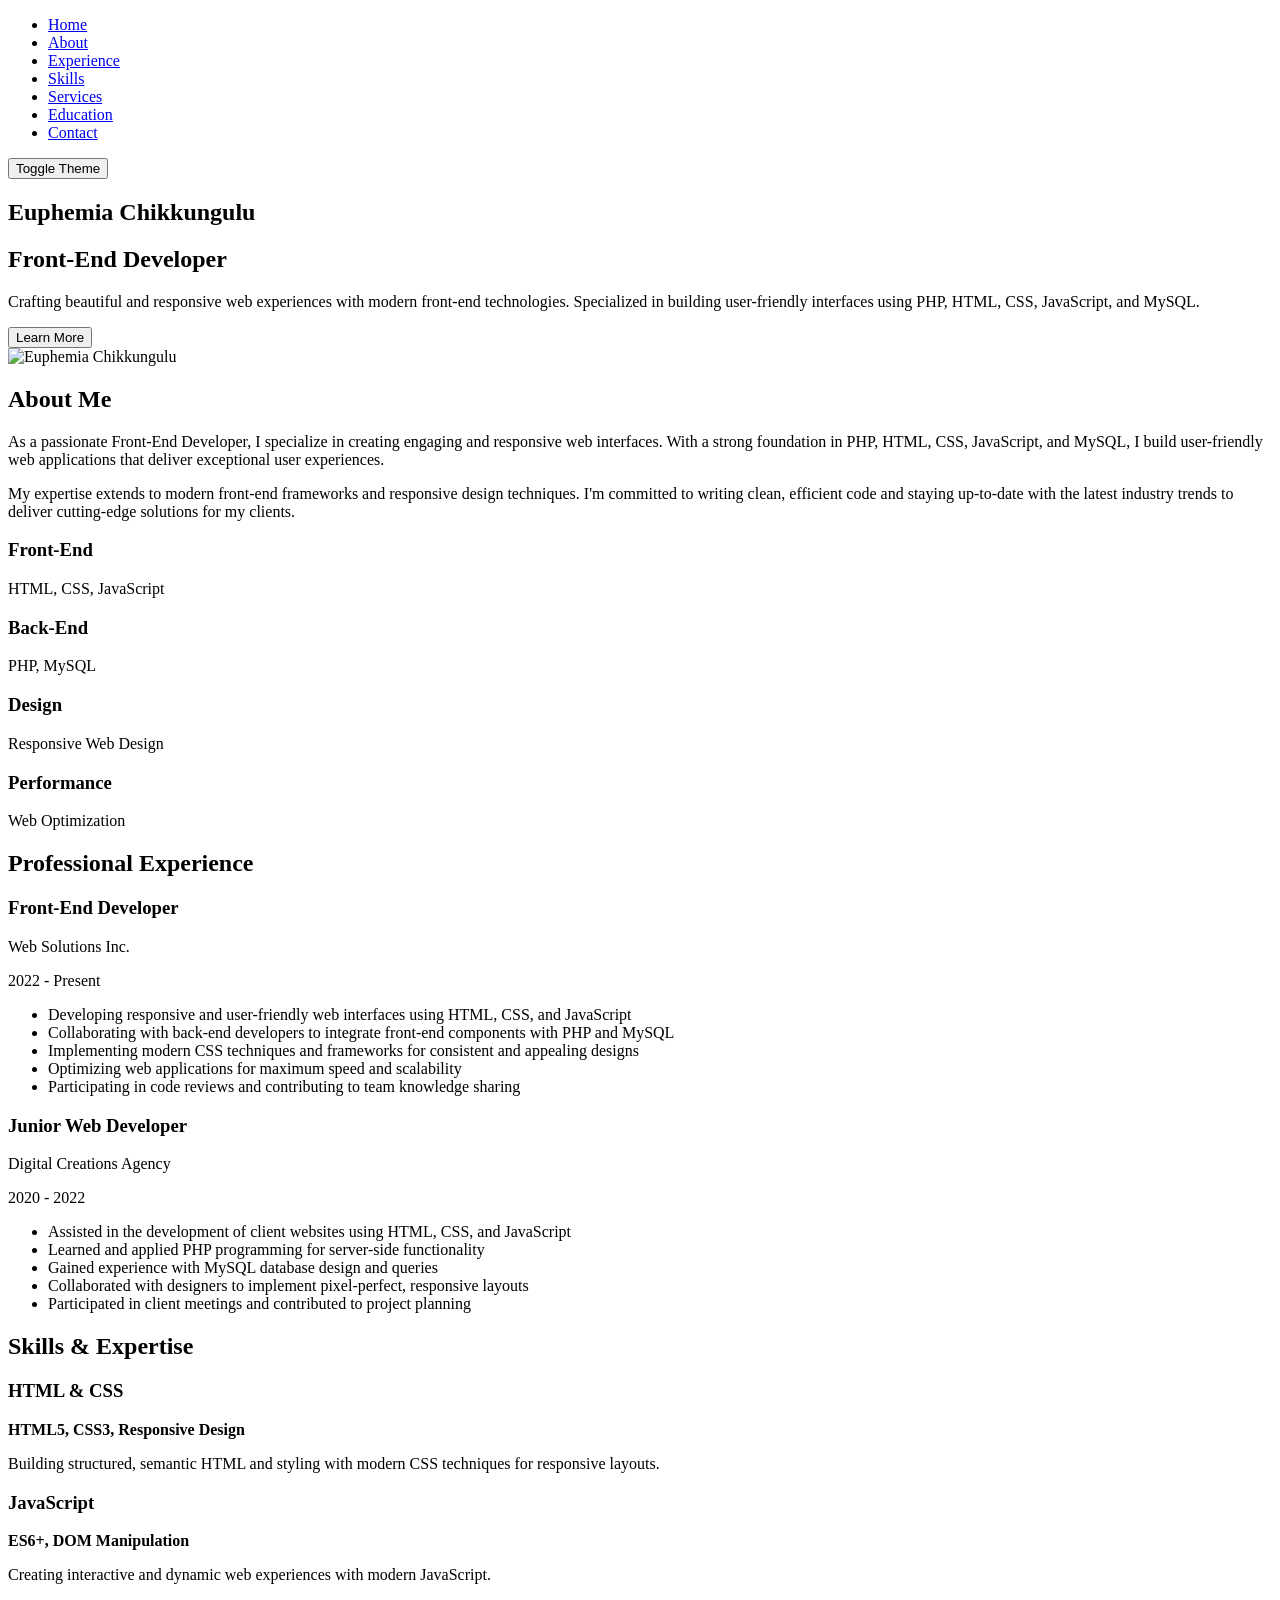
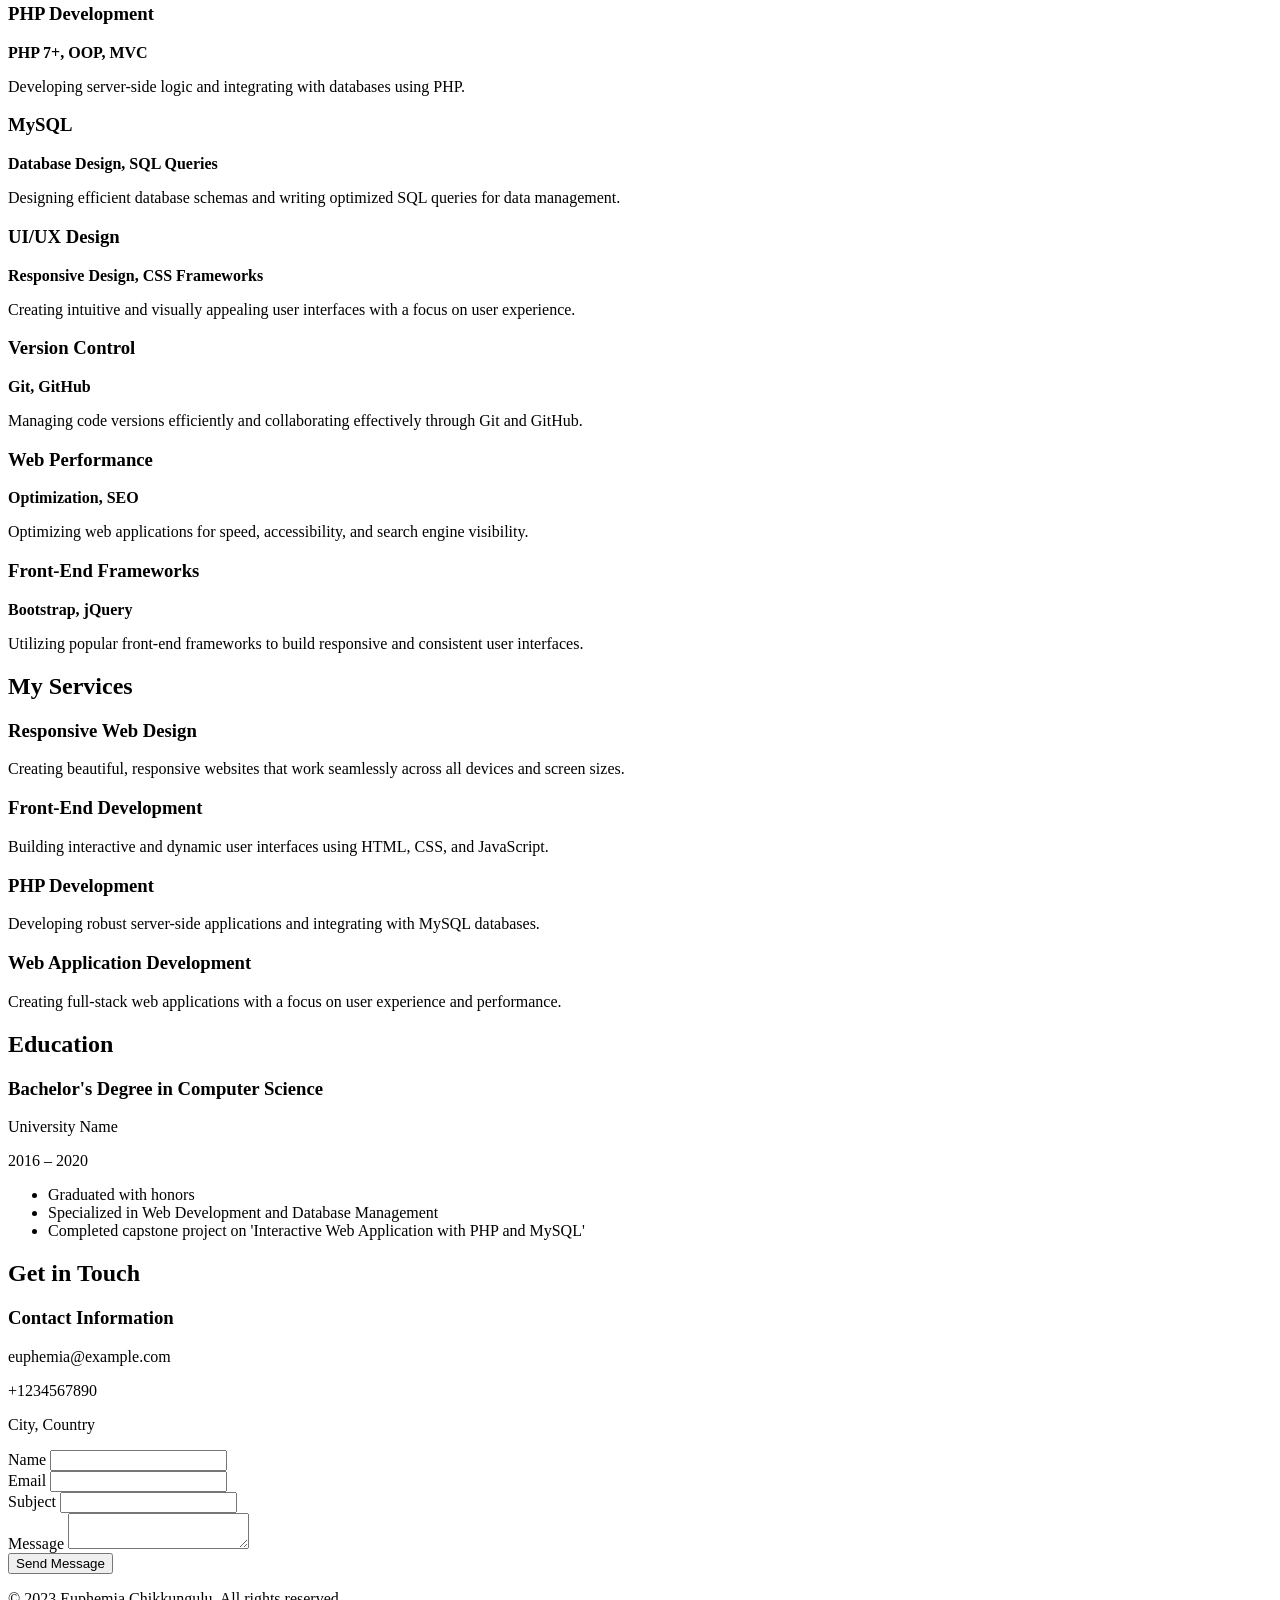
==== PROJECTS/portfolio/index.html @ 47a793b2 "add chnages" ====
<!DOCTYPE html>
<html lang="en">
<head>
    <meta charset="UTF-8">
    <meta name="viewport" content="width=device-width, initial-scale=1.0">
    <title>Euphemia Chikkungulu - Front-End Developer</title>
    <link rel="stylesheet" href="styles.css">
    <script src="https://cdnjs.cloudflare.com/ajax/libs/font-awesome/5.15.3/js/all.min.js"></script>
</head>
<body>
    <header id="header">
        <nav>
            <ul>
                <li><a href="#hero">Home</a></li>
                <li><a href="#about">About</a></li>
                <li><a href="#experience">Experience</a></li>
                <li><a href="#skills">Skills</a></li>
                <li><a href="#services">Services</a></li>
                <li><a href="#education">Education</a></li>
                <li><a href="#contact">Contact</a></li>
            </ul>
        </nav>
        <button id="theme-toggle">Toggle Theme</button>
    </header>

    <main>
        <section id="hero">
            <div class="container">
                <div class="hero-content">
                    <h1>Euphemia Chikkungulu</h1>
                    <h2>Front-End Developer</h2>
                    <p>Crafting beautiful and responsive web experiences with modern front-end technologies. Specialized in building user-friendly interfaces using PHP, HTML, CSS, JavaScript, and MySQL.</p>
                    <div class="social-links">
                        <a href="#" aria-label="GitHub Profile"><i class="fab fa-github"></i></a>
                        <a href="#" aria-label="LinkedIn Profile"><i class="fab fa-linkedin"></i></a>
                        <a href="mailto:euphemia@example.com" aria-label="Email Contact"><i class="fas fa-envelope"></i></a>
                    </div>
                    <button class="cta-button">Learn More</button>
                </div>
                <div class="hero-image">
                    <img src="https://hebbkx1anhila5yf.public.blob.vercel-storage.com/IMG_0812.jpg-jQSxWaycmtpBR7IUnsPV8C8L3vlrQ2.jpeg" alt="Euphemia Chikkungulu">
                </div>
            </div>
        </section>

        <section id="about">
            <div class="container">
                <h2>About Me</h2>
                <div class="about-content">
                    <div class="about-text">
                        <p>As a passionate Front-End Developer, I specialize in creating engaging and responsive web interfaces. With a strong foundation in PHP, HTML, CSS, JavaScript, and MySQL, I build user-friendly web applications that deliver exceptional user experiences.</p>
                        <p>My expertise extends to modern front-end frameworks and responsive design techniques. I'm committed to writing clean, efficient code and staying up-to-date with the latest industry trends to deliver cutting-edge solutions for my clients.</p>
                    </div>
                    <div class="skills-overview">
                        <div class="skill-card">
                            <i class="fas fa-code"></i>
                            <h3>Front-End</h3>
                            <p>HTML, CSS, JavaScript</p>
                        </div>
                        <div class="skill-card">
                            <i class="fas fa-server"></i>
                            <h3>Back-End</h3>
                            <p>PHP, MySQL</p>
                        </div>
                        <div class="skill-card">
                            <i class="fas fa-paint-brush"></i>
                            <h3>Design</h3>
                            <p>Responsive Web Design</p>
                        </div>
                        <div class="skill-card">
                            <i class="fas fa-tachometer-alt"></i>
                            <h3>Performance</h3>
                            <p>Web Optimization</p>
                        </div>
                    </div>
                </div>
            </div>
        </section>

        <section id="experience">
            <div class="container">
                <h2>Professional Experience</h2>
                <div class="experience-timeline">
                    <div class="experience-item">
                        <h3>Front-End Developer</h3>
                        <p class="company">Web Solutions Inc.</p>
                        <p class="period">2022 - Present</p>
                        <ul>
                            <li>Developing responsive and user-friendly web interfaces using HTML, CSS, and JavaScript</li>
                            <li>Collaborating with back-end developers to integrate front-end components with PHP and MySQL</li>
                            <li>Implementing modern CSS techniques and frameworks for consistent and appealing designs</li>
                            <li>Optimizing web applications for maximum speed and scalability</li>
                            <li>Participating in code reviews and contributing to team knowledge sharing</li>
                        </ul>
                    </div>
                    <div class="experience-item">
                        <h3>Junior Web Developer</h3>
                        <p class="company">Digital Creations Agency</p>
                        <p class="period">2020 - 2022</p>
                        <ul>
                            <li>Assisted in the development of client websites using HTML, CSS, and JavaScript</li>
                            <li>Learned and applied PHP programming for server-side functionality</li>
                            <li>Gained experience with MySQL database design and queries</li>
                            <li>Collaborated with designers to implement pixel-perfect, responsive layouts</li>
                            <li>Participated in client meetings and contributed to project planning</li>
                        </ul>
                    </div>
                </div>
            </div>
        </section>

        <section id="skills">
            <div class="container">
                <h2>Skills & Expertise</h2>
                <div class="skills-grid">
                    <!-- Skills will be dynamically populated by JavaScript -->
                </div>
            </div>
        </section>

        <section id="services">
            <div class="container">
                <h2>My Services</h2>
                <div class="services-grid">
                    <div class="service-card">
                        <i class="fas fa-laptop-code"></i>
                        <h3>Responsive Web Design</h3>
                        <p>Creating beautiful, responsive websites that work seamlessly across all devices and screen sizes.</p>
                    </div>
                    <div class="service-card">
                        <i class="fas fa-code"></i>
                        <h3>Front-End Development</h3>
                        <p>Building interactive and dynamic user interfaces using HTML, CSS, and JavaScript.</p>
                    </div>
                    <div class="service-card">
                        <i class="fas fa-database"></i>
                        <h3>PHP Development</h3>
                        <p>Developing robust server-side applications and integrating with MySQL databases.</p>
                    </div>
                    <div class="service-card">
                        <i class="fas fa-mobile-alt"></i>
                        <h3>Web Application Development</h3>
                        <p>Creating full-stack web applications with a focus on user experience and performance.</p>
                    </div>
                </div>
            </div>
        </section>

        <section id="education">
            <div class="container">
                <h2>Education</h2>
                <div class="education-card">
                    <h3>Bachelor's Degree in Computer Science</h3>
                    <p class="institution">University Name</p>
                    <p class="period">2016 – 2020</p>
                    <ul>
                        <li>Graduated with honors</li>
                        <li>Specialized in Web Development and Database Management</li>
                        <li>Completed capstone project on 'Interactive Web Application with PHP and MySQL'</li>
                    </ul>
                </div>
            </div>
        </section>

        <section id="contact">
            <div class="container">
                <h2>Get in Touch</h2>
                <div class="contact-content">
                    <div class="contact-info">
                        <h3>Contact Information</h3>
                        <p><i class="fas fa-envelope"></i> euphemia@example.com</p>
                        <p><i class="fas fa-phone"></i> +1234567890</p>
                        <p><i class="fas fa-map-marker-alt"></i> City, Country</p>
                    </div>
                    <form id="contact-form">
                        <div class="form-group">
                            <label for="name">Name</label>
                            <input type="text" id="name" name="name" required>
                        </div>
                        <div class="form-group">
                            <label for="email">Email</label>
                            <input type="email" id="email" name="email" required>
                        </div>
                        <div class="form-group">
                            <label for="subject">Subject</label>
                            <input type="text" id="subject" name="subject" required>
                        </div>
                        <div class="form-group">
                            <label for="message">Message</label>
                            <textarea id="message" name="message" required></textarea>
                        </div>
                        <button type="submit" class="submit-btn">Send Message</button>
                    </form>
                </div>
            </div>
        </section>
    </main>

    <footer>
        <div class="container">
            <p>&copy; 2023 Euphemia Chikkungulu. All rights reserved.</p>
        </div>
    </footer>

    <script src="script.js"></script>
</body>
</html>
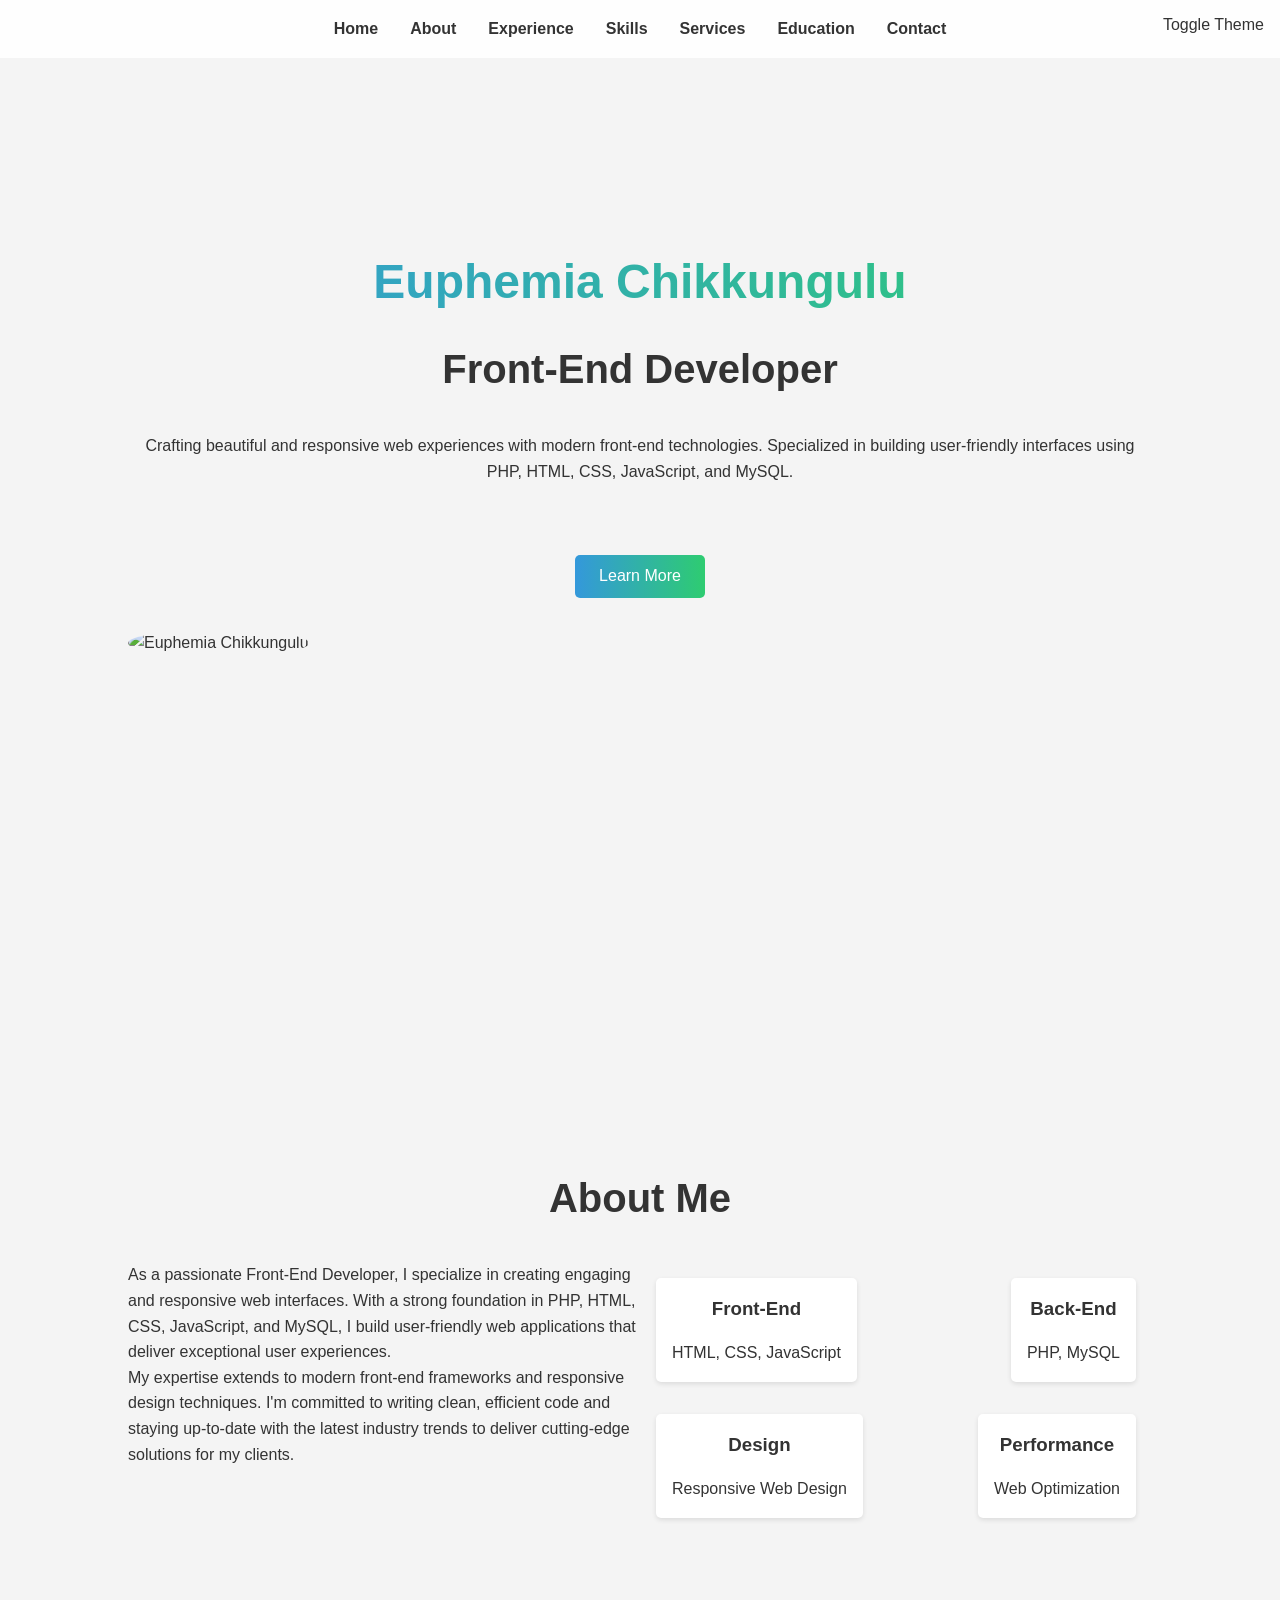
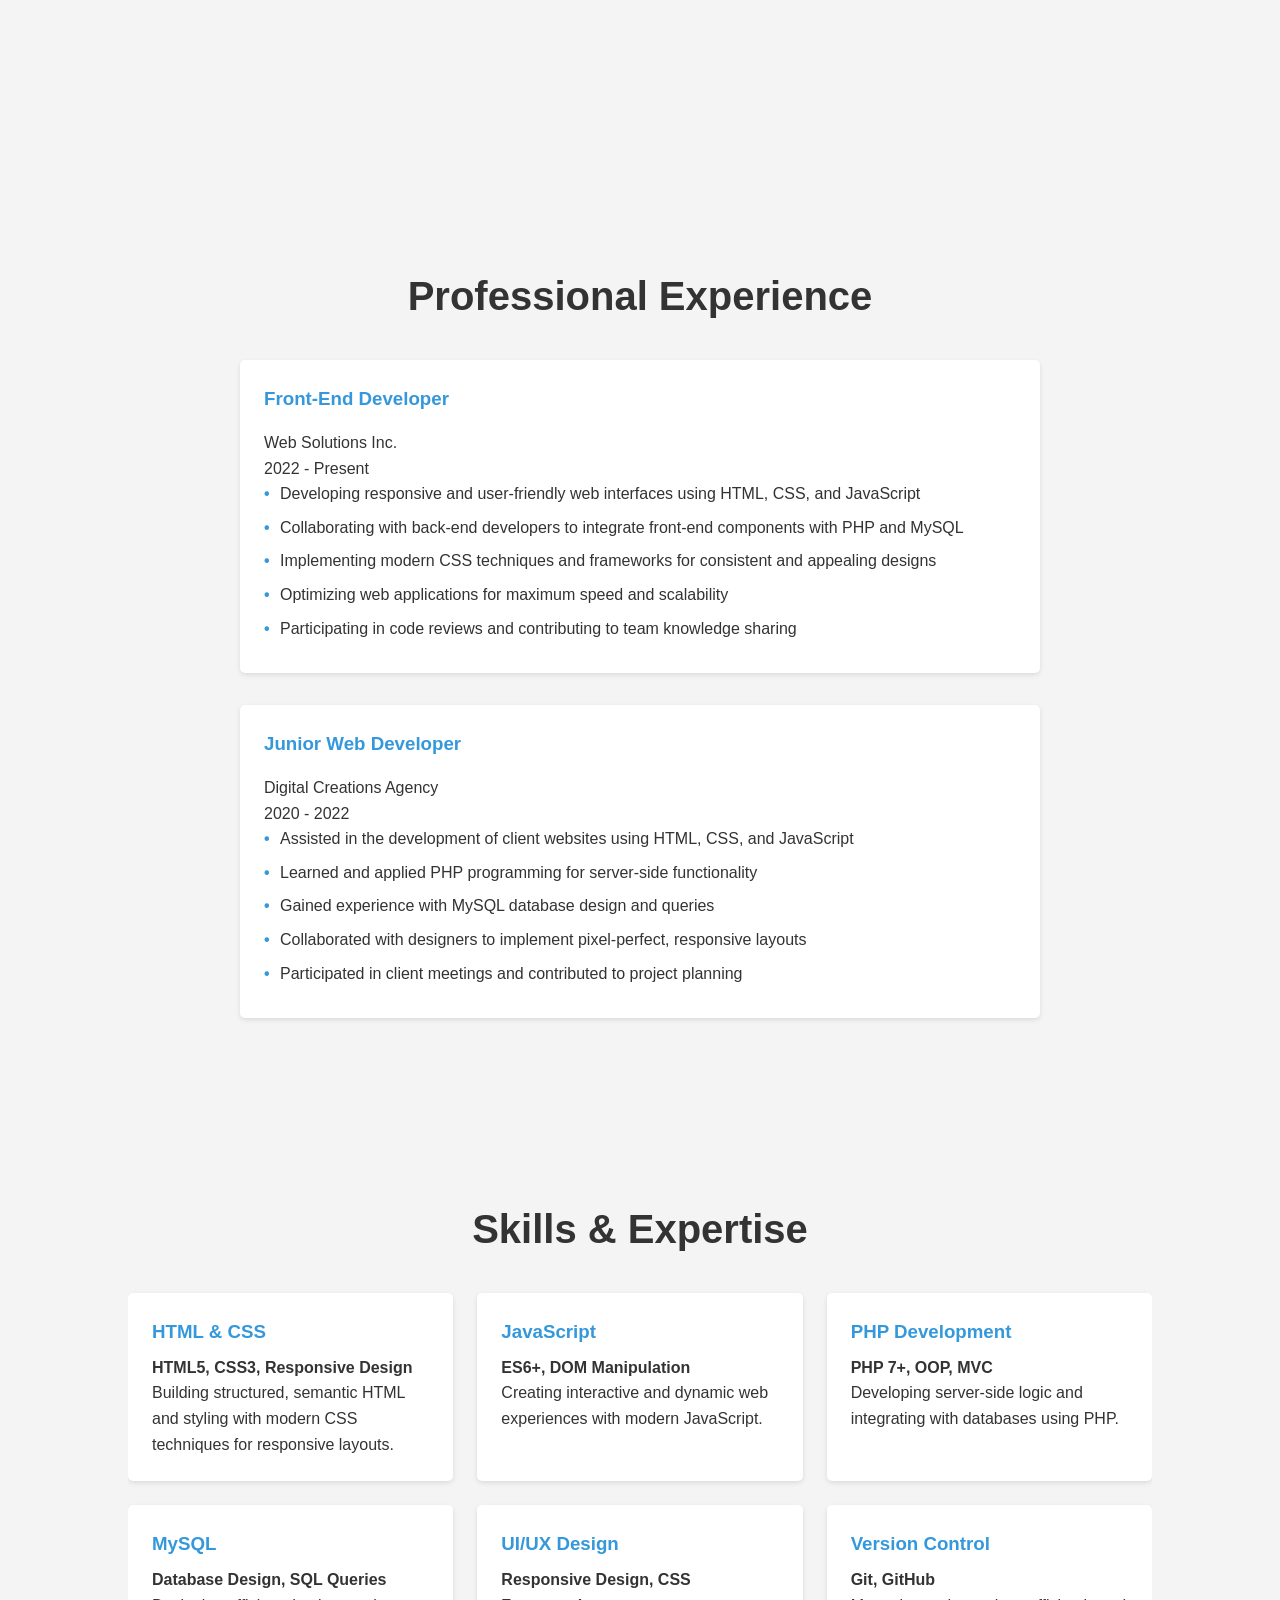
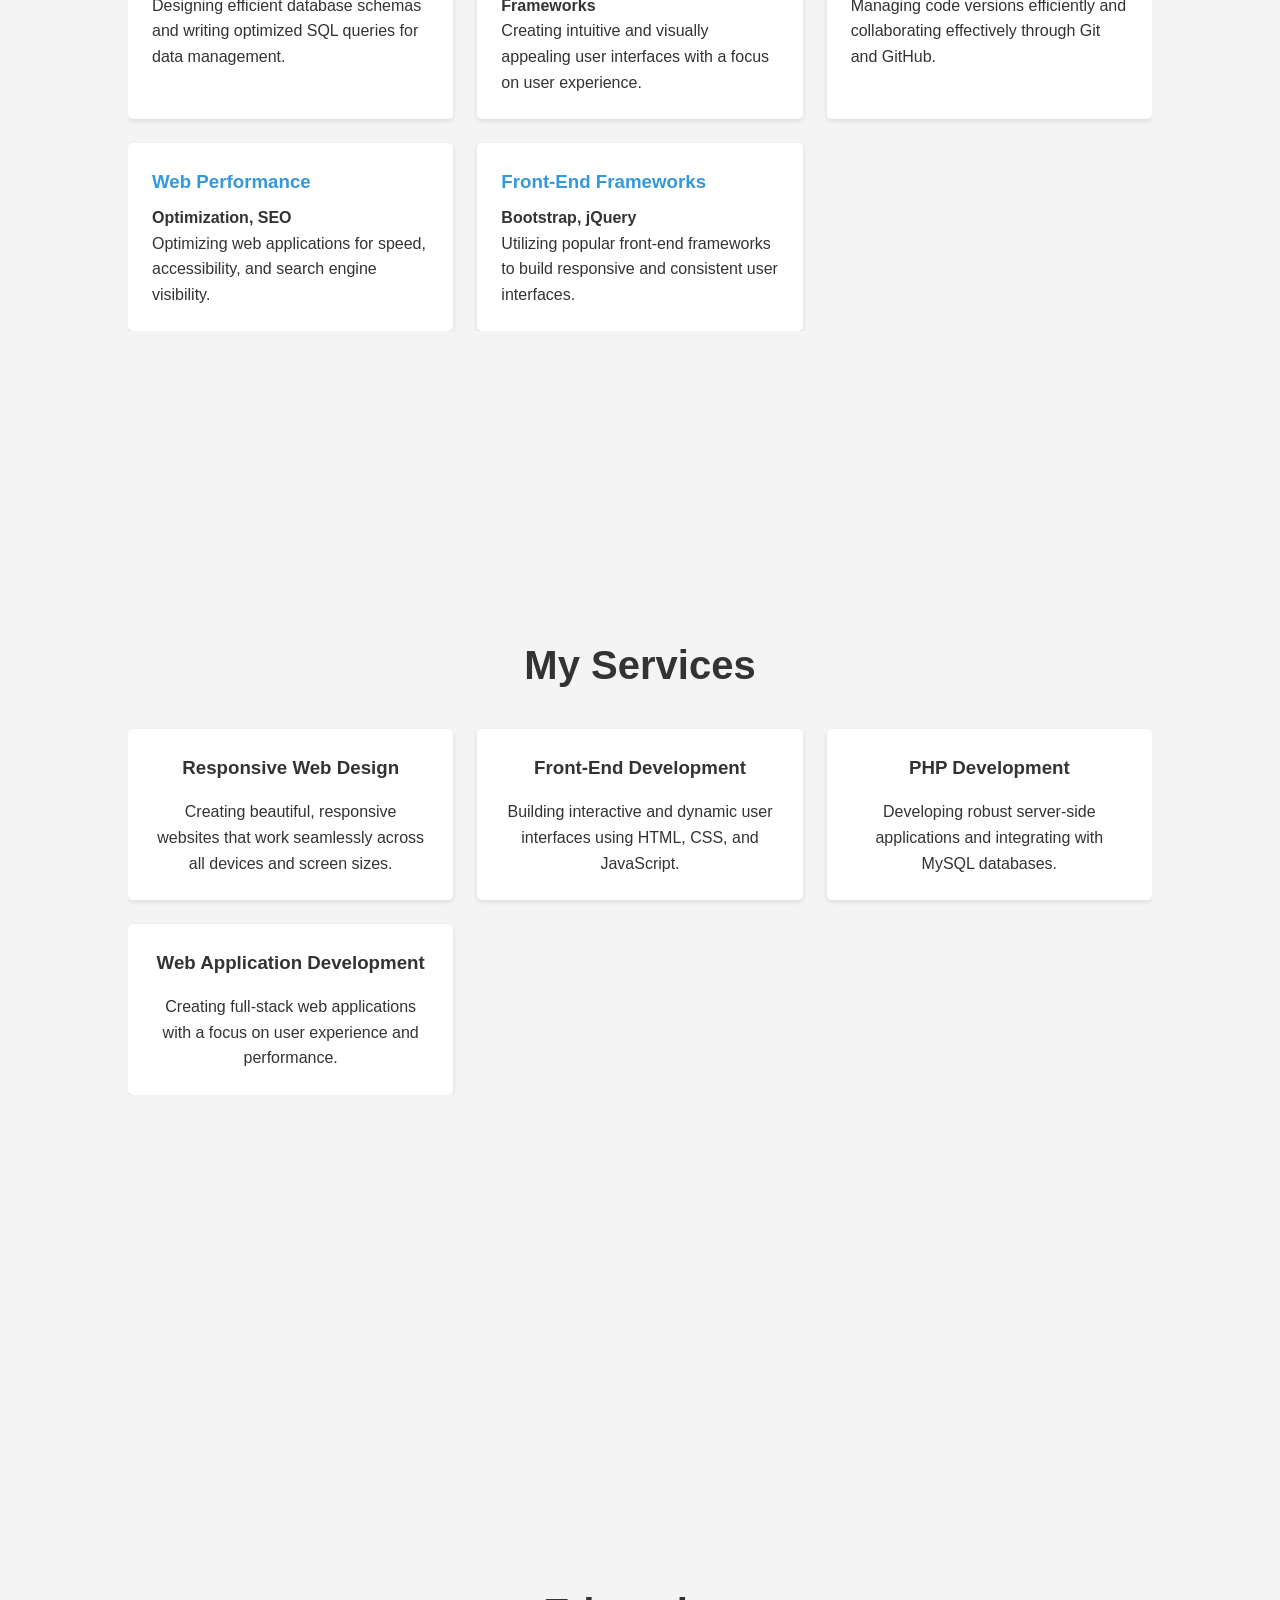
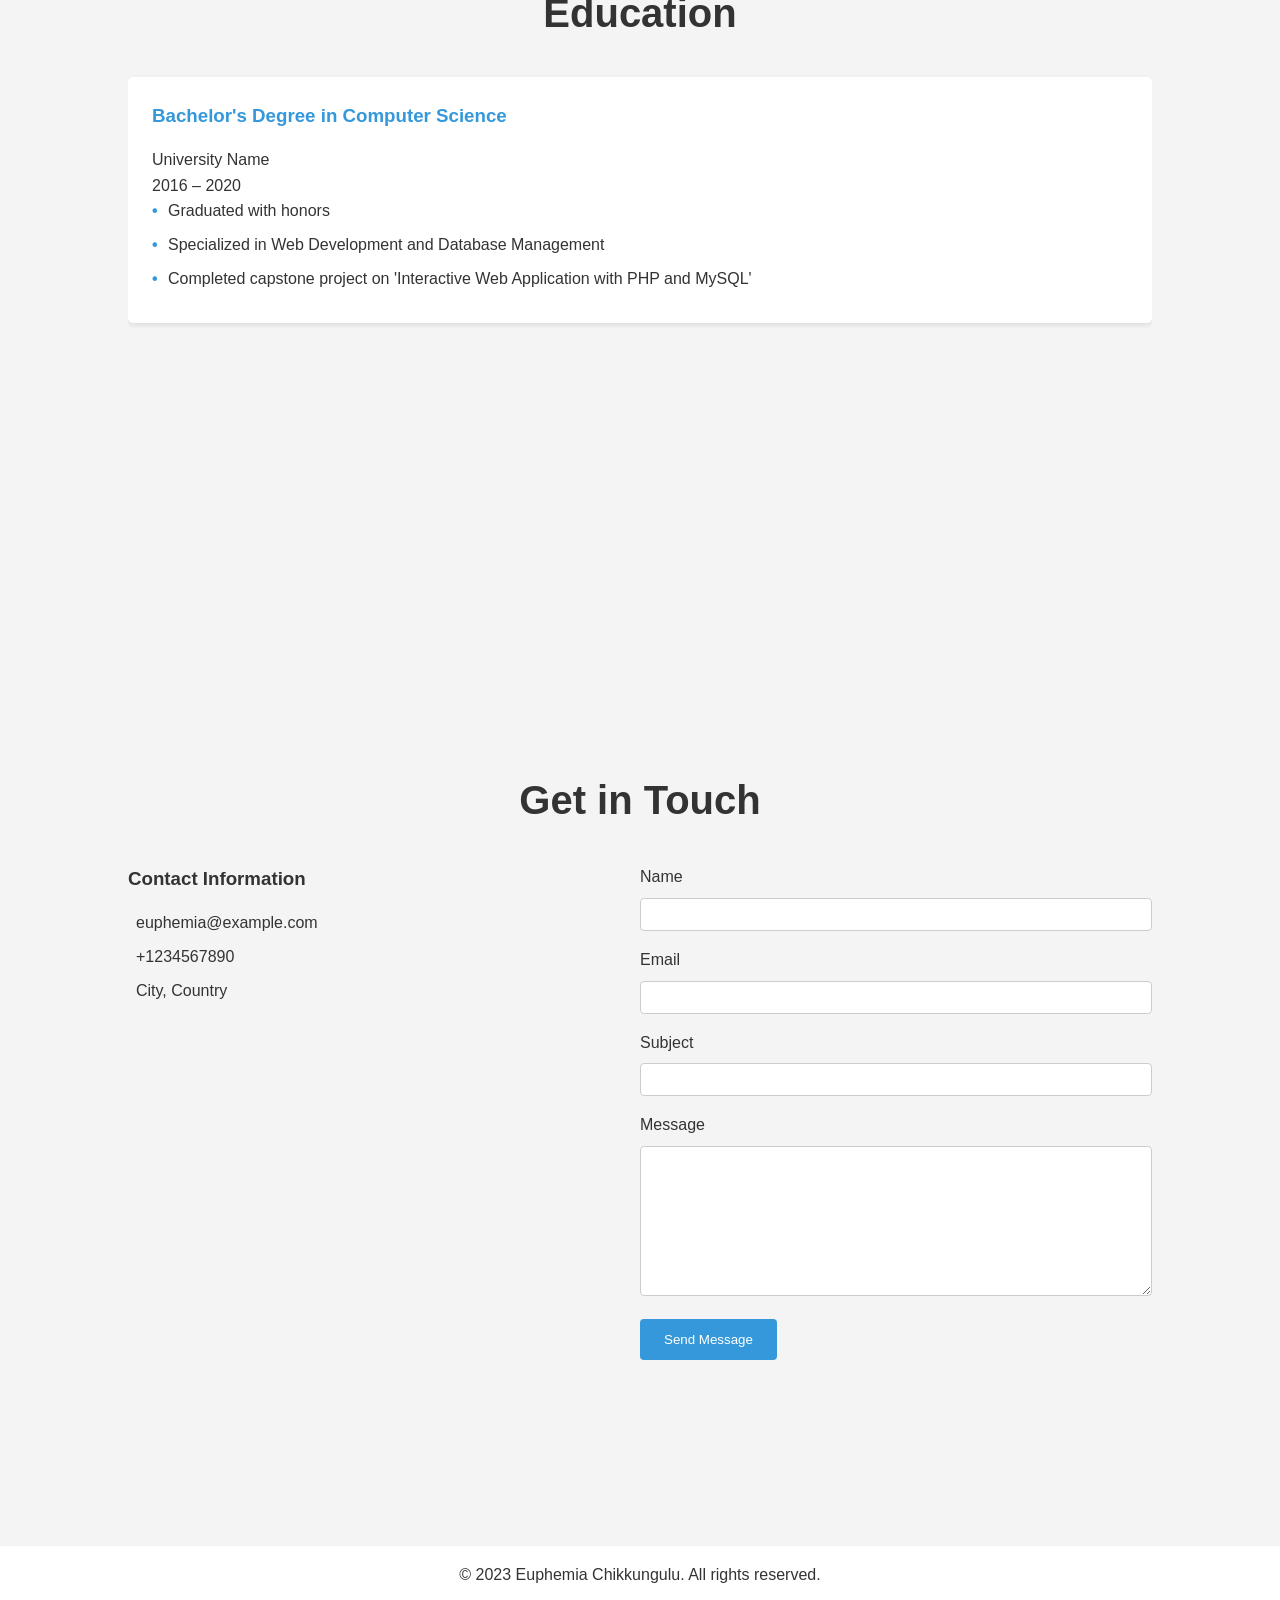
==== commit 3ca70a99: "add new changes" ====
--- a/PROJECTS/portfolio/index.html
+++ b/PROJECTS/portfolio/index.html
@@ -4,7 +4,7 @@
     <meta charset="UTF-8">
     <meta name="viewport" content="width=device-width, initial-scale=1.0">
     <title>Euphemia Chikkungulu - Front-End Developer</title>
-    <link rel="stylesheet" href="styles.css">
+    <link rel="stylesheet" href="style.css">
     <script src="https://cdnjs.cloudflare.com/ajax/libs/font-awesome/5.15.3/js/all.min.js"></script>
 </head>
 <body>
@@ -31,14 +31,14 @@
                     <h2>Front-End Developer</h2>
                     <p>Crafting beautiful and responsive web experiences with modern front-end technologies. Specialized in building user-friendly interfaces using PHP, HTML, CSS, JavaScript, and MySQL.</p>
                     <div class="social-links">
-                        <a href="#" aria-label="GitHub Profile"><i class="fab fa-github"></i></a>
+                        <a href="" aria-label="GitHub Profile"><i class="fab fa-github"></i></a>
                         <a href="#" aria-label="LinkedIn Profile"><i class="fab fa-linkedin"></i></a>
-                        <a href="mailto:euphemia@example.com" aria-label="Email Contact"><i class="fas fa-envelope"></i></a>
+                        <a href="mailto:euphemiachikungulu347@.com" aria-label="Email Contact"><i class="fas fa-envelope"></i></a>
                     </div>
                     <button class="cta-button">Learn More</button>
                 </div>
                 <div class="hero-image">
-                    <img src="https://hebbkx1anhila5yf.public.blob.vercel-storage.com/IMG_0812.jpg-jQSxWaycmtpBR7IUnsPV8C8L3vlrQ2.jpeg" alt="Euphemia Chikkungulu">
+                    <img src="" alt="Euphemia Chikkungulu">
                 </div>
             </div>
         </section>
--- a/PROJECTS/portfolio/style.css
+++ b/PROJECTS/portfolio/style.css
@@ -0,0 +1,384 @@
+:root {
+    --primary-color: #3498db;
+    --secondary-color: #2ecc71;
+    --text-color: #333;
+    --background-color: #f4f4f4;
+    --card-background: #fff;
+    --header-background: rgba(255, 255, 255, 0.9);
+}
+
+.dark-mode {
+    --primary-color: #3498db;
+    --secondary-color: #2ecc71;
+    --text-color: #f4f4f4;
+    --background-color: #333;
+    --card-background: #444;
+    --header-background: rgba(51, 51, 51, 0.9);
+}
+
+* {
+    margin: 0;
+    padding: 0;
+    box-sizing: border-box;
+}
+
+body {
+    font-family: 'Arial', sans-serif;
+    line-height: 1.6;
+    color: var(--text-color);
+    background-color: var(--background-color);
+    transition: background-color 0.3s ease;
+}
+
+.container {
+    width: 80%;
+    margin: 0 auto;
+    overflow: hidden;
+}
+
+header {
+    background-color: var(--header-background);
+    position: fixed;
+    width: 100%;
+    z-index: 1000;
+    transition: background-color 0.3s ease;
+}
+
+nav ul {
+    display: flex;
+    justify-content: center;
+    list-style: none;
+    padding: 1rem 0;
+}
+
+nav ul li {
+    margin: 0 1rem;
+}
+
+nav ul li a {
+    text-decoration: none;
+    color: var(--text-color);
+    font-weight: bold;
+    transition: color 0.3s ease;
+}
+
+nav ul li a:hover {
+    color: var(--primary-color);
+}
+
+#theme-toggle {
+    position: absolute;
+    top: 1rem;
+    right: 1rem;
+    background: none;
+    border: none;
+    color: var(--text-color);
+    cursor: pointer;
+    font-size: 1rem;
+}
+
+section {
+    padding: 4rem 0;
+    min-height: 100vh;
+    display: flex;
+    align-items: center;
+}
+
+h1, h2, h3 {
+    margin-bottom: 1rem;
+}
+
+h1 {
+    font-size: 3rem;
+    background: linear-gradient(to right, var(--primary-color), var(--secondary-color));
+    -webkit-background-clip: text;
+    background-clip: text;
+    -webkit-text-fill-color: transparent;
+}
+
+h2 {
+    font-size: 2.5rem;
+    text-align: center;
+    margin-bottom: 2rem;
+}
+
+.hero-content {
+    text-align: center;
+}
+
+.hero-image img {
+    width: 300px;
+    height: 300px;
+    border-radius: 50%;
+    object-fit: cover;
+    margin-top: 2rem;
+}
+
+.social-links {
+    margin: 1rem 0;
+}
+
+.social-links a {
+    color: var(--text-color);
+    font-size: 1.5rem;
+    margin: 0 0.5rem;
+    transition: color 0.3s ease;
+}
+
+.social-links a:hover {
+    color: var(--primary-color);
+}
+
+.cta-button {
+    display: inline-block;
+    background: linear-gradient(to right, var(--primary-color), var(--secondary-color));
+    color: #fff;
+    padding: 0.8rem 1.5rem;
+    border: none;
+    border-radius: 5px;
+    font-size: 1rem;
+    cursor: pointer;
+    transition: transform 0.3s ease;
+}
+
+.cta-button:hover {
+    transform: translateY(-3px);
+}
+
+.about-content, .skills-overview {
+    display: flex;
+    justify-content: space-between;
+    flex-wrap: wrap;
+}
+
+.about-text, .skills-overview {
+    flex: 1;
+    min-width: 300px;
+}
+
+.skill-card {
+    background-color: var(--card-background);
+    padding: 1rem;
+    margin: 1rem;
+    border-radius: 5px;
+    box-shadow: 0 2px 5px rgba(0, 0, 0, 0.1);
+    text-align: center;
+    transition: transform 0.3s ease;
+}
+
+.skill-card:hover {
+    transform: translateY(-5px);
+}
+
+.skill-card i {
+    font-size: 2rem;
+    color: var(--primary-color);
+    margin-bottom: 1rem;
+}
+
+.experience-timeline {
+    position: relative;
+    max-width: 800px;
+    margin: 0 auto;
+}
+
+.experience-item {
+    background-color: var(--card-background);
+    padding: 1.5rem;
+    margin-bottom: 2rem;
+    border-radius: 5px;
+    box-shadow: 0 2px 5px rgba(0, 0, 0, 0.1);
+}
+
+.experience-item h3 {
+    color: var(--primary-color);
+}
+
+.experience-item ul {
+    list-style-type: none;
+    padding-left: 1rem;
+}
+
+.experience-item ul li {
+    margin-bottom: 0.5rem;
+    position: relative;
+}
+
+.experience-item ul li::before {
+    content: "•";
+    color: var(--primary-color);
+    font-weight: bold;
+    display: inline-block;
+    width: 1em;
+    margin-left: -1em;
+}
+
+.skills-grid {
+    display: grid;
+    grid-template-columns: repeat(auto-fit, minmax(250px, 1fr));
+    gap: 1.5rem;
+}
+
+.skill-item {
+    background-color: var(--card-background);
+    padding: 1.5rem;
+    border-radius: 5px;
+    box-shadow: 0 2px 5px rgba(0, 0, 0, 0.1);
+    transition: transform 0.3s ease;
+}
+
+.skill-item:hover {
+    transform: translateY(-5px);
+}
+
+.skill-item h3 {
+    color: var(--primary-color);
+    margin-bottom: 0.5rem;
+}
+
+.services-grid {
+    display: grid;
+    grid-template-columns: repeat(auto-fit, minmax(250px, 1fr));
+    gap: 1.5rem;
+}
+
+.service-card {
+    background-color: var(--card-background);
+    padding: 1.5rem;
+    border-radius: 5px;
+    box-shadow: 0 2px 5px rgba(0, 0, 0, 0.1);
+    text-align: center;
+    transition: transform 0.3s ease;
+}
+
+.service-card:hover {
+    transform: translateY(-5px);
+}
+
+.service-card i {
+    font-size: 3rem;
+    color: var(--primary-color);
+    margin-bottom: 1rem;
+}
+
+.education-card {
+    background-color: var(--card-background);
+    padding: 1.5rem;
+    border-radius: 5px;
+    box-shadow: 0 2px 5px rgba(0, 0, 0, 0.1);
+    margin-bottom: 1.5rem;
+}
+
+.education-card h3 {
+    color: var(--primary-color);
+}
+
+.education-card ul {
+    list-style-type: none;
+    padding-left: 1rem;
+}
+
+.education-card ul li {
+    margin-bottom: 0.5rem;
+    position: relative;
+}
+
+.education-card ul li::before {
+    content: "•";
+    color: var(--primary-color);
+    font-weight: bold;
+    display: inline-block;
+    width: 1em;
+    margin-left: -1em;
+}
+
+.contact-content {
+    display: flex;
+    justify-content: space-between;
+    flex-wrap: wrap;
+}
+
+.contact-info, #contact-form {
+    flex: 1;
+    min-width: 300px;
+}
+
+.contact-info h3 {
+    margin-bottom: 1rem;
+}
+
+.contact-info p {
+    margin-bottom: 0.5rem;
+}
+
+.contact-info i {
+    color: var(--primary-color);
+    margin-right: 0.5rem;
+}
+
+#contact-form .form-group {
+    margin-bottom: 1rem;
+}
+
+#contact-form label {
+    display: block;
+    margin-bottom: 0.5rem;
+}
+
+#contact-form input,
+#contact-form textarea {
+    width: 100%;
+    padding: 0.5rem;
+    border: 1px solid #ccc;
+    border-radius: 4px;
+}
+
+#contact-form textarea {
+    height: 150px;
+}
+
+.submit-btn {
+    background-color: var(--primary-color);
+    color: #fff;
+    padding: 0.8rem 1.5rem;
+    border: none;
+    border-radius: 4px;
+    cursor: pointer;
+    transition: background-color 0.3s ease;
+}
+
+.submit-btn:hover {
+    background-color: var(--secondary-color);
+}
+
+footer {
+    background-color: var(--card-background);
+    color: var(--text-color);
+    text-align: center;
+    padding: 1rem 0;
+    margin-top: 2rem;
+}
+
+@media (max-width: 768px) {
+    .container {
+        width: 90%;
+    }
+
+    nav ul {
+        flex-direction: column;
+        align-items: center;
+    }
+
+    nav ul li {
+        margin: 0.5rem 0;
+    }
+
+    .hero-content, .about-content, .skills-overview {
+        flex-direction: column;
+    }
+
+    .hero-image img {
+        width: 200px;
+        height: 200px;
+    }
+}
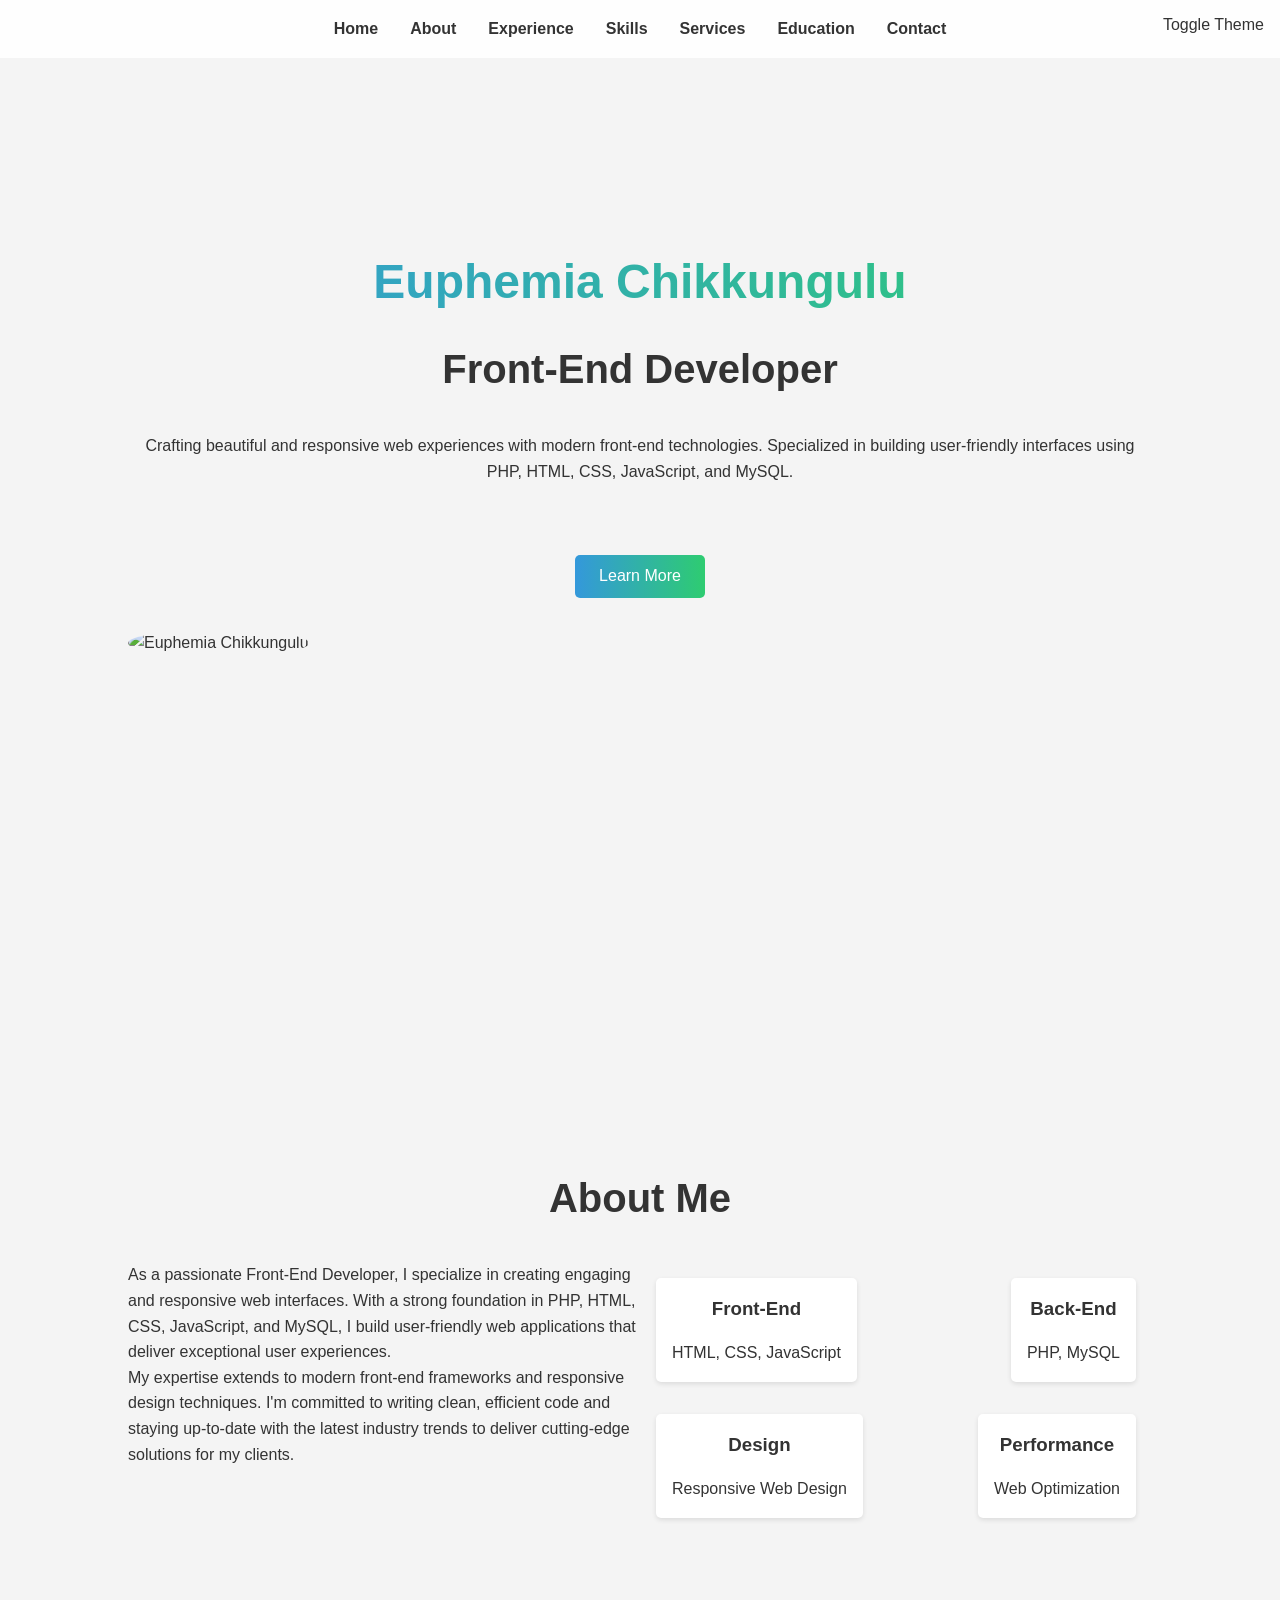
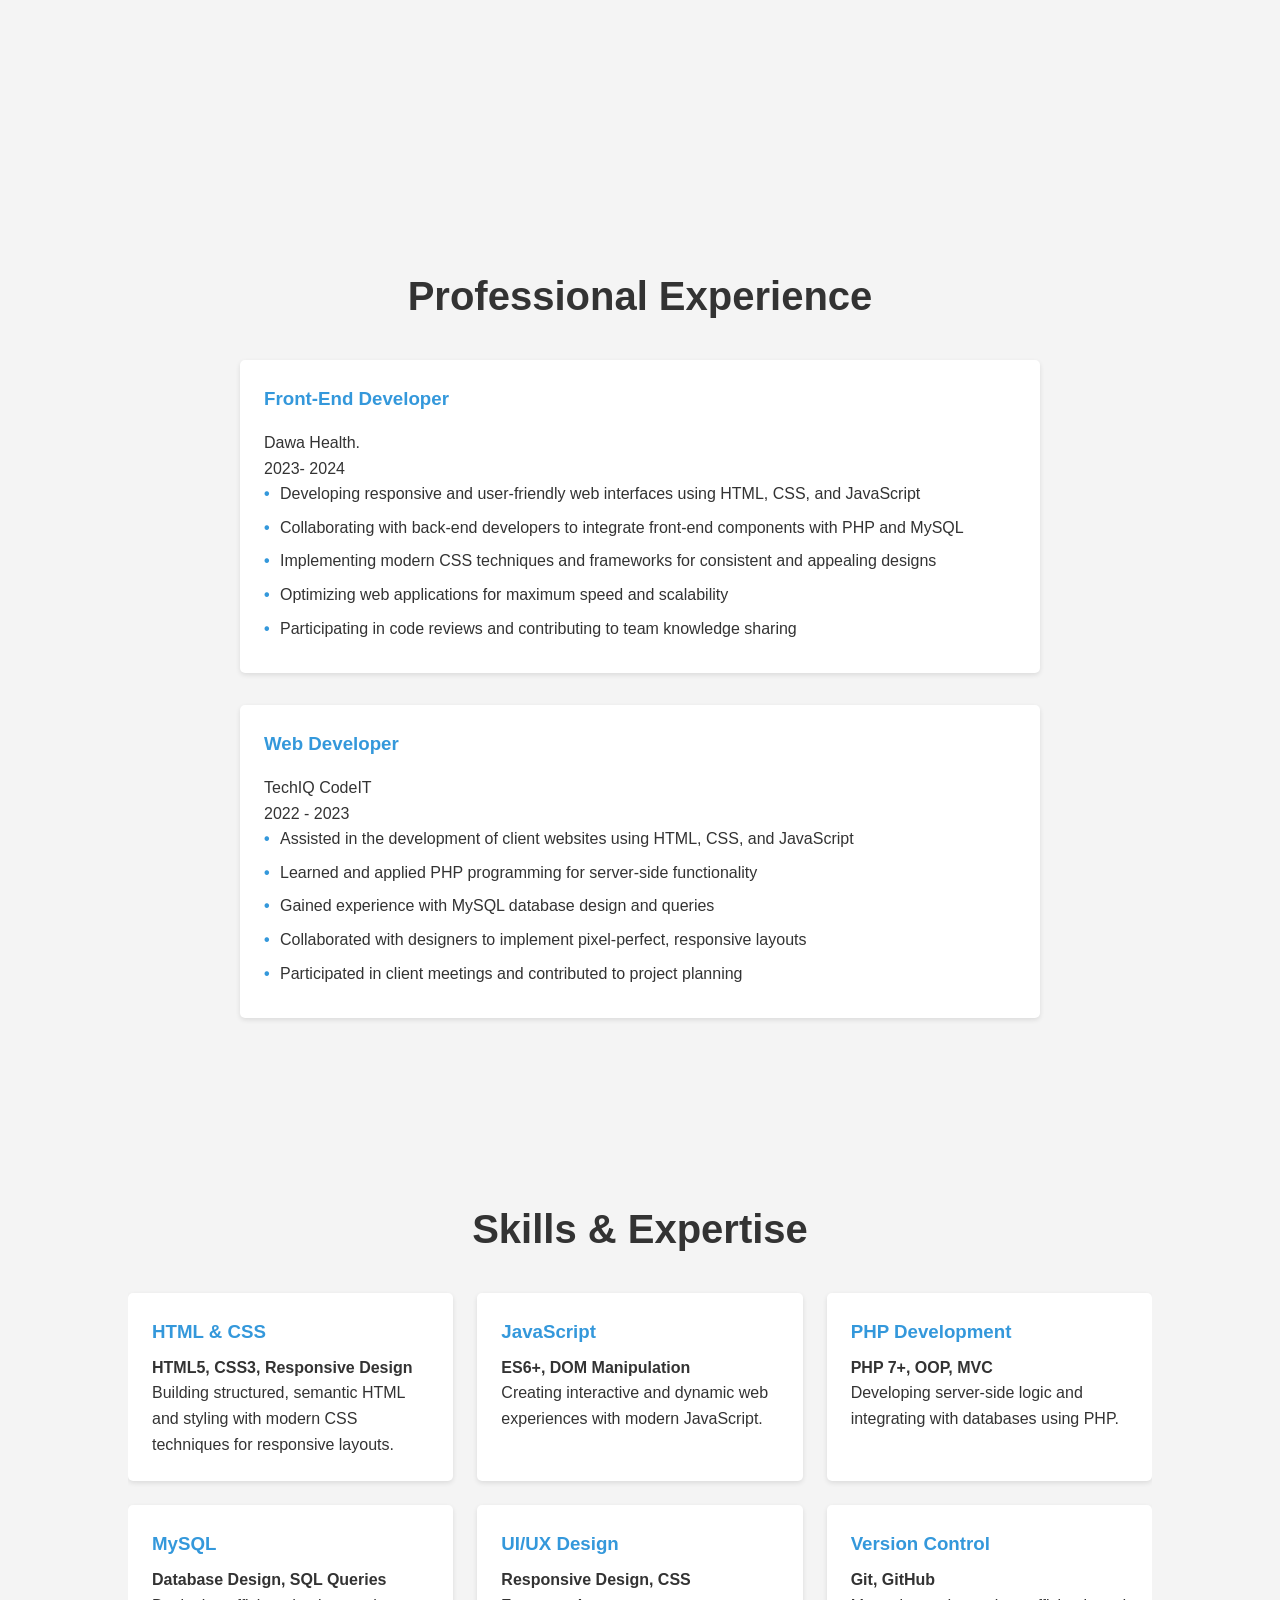
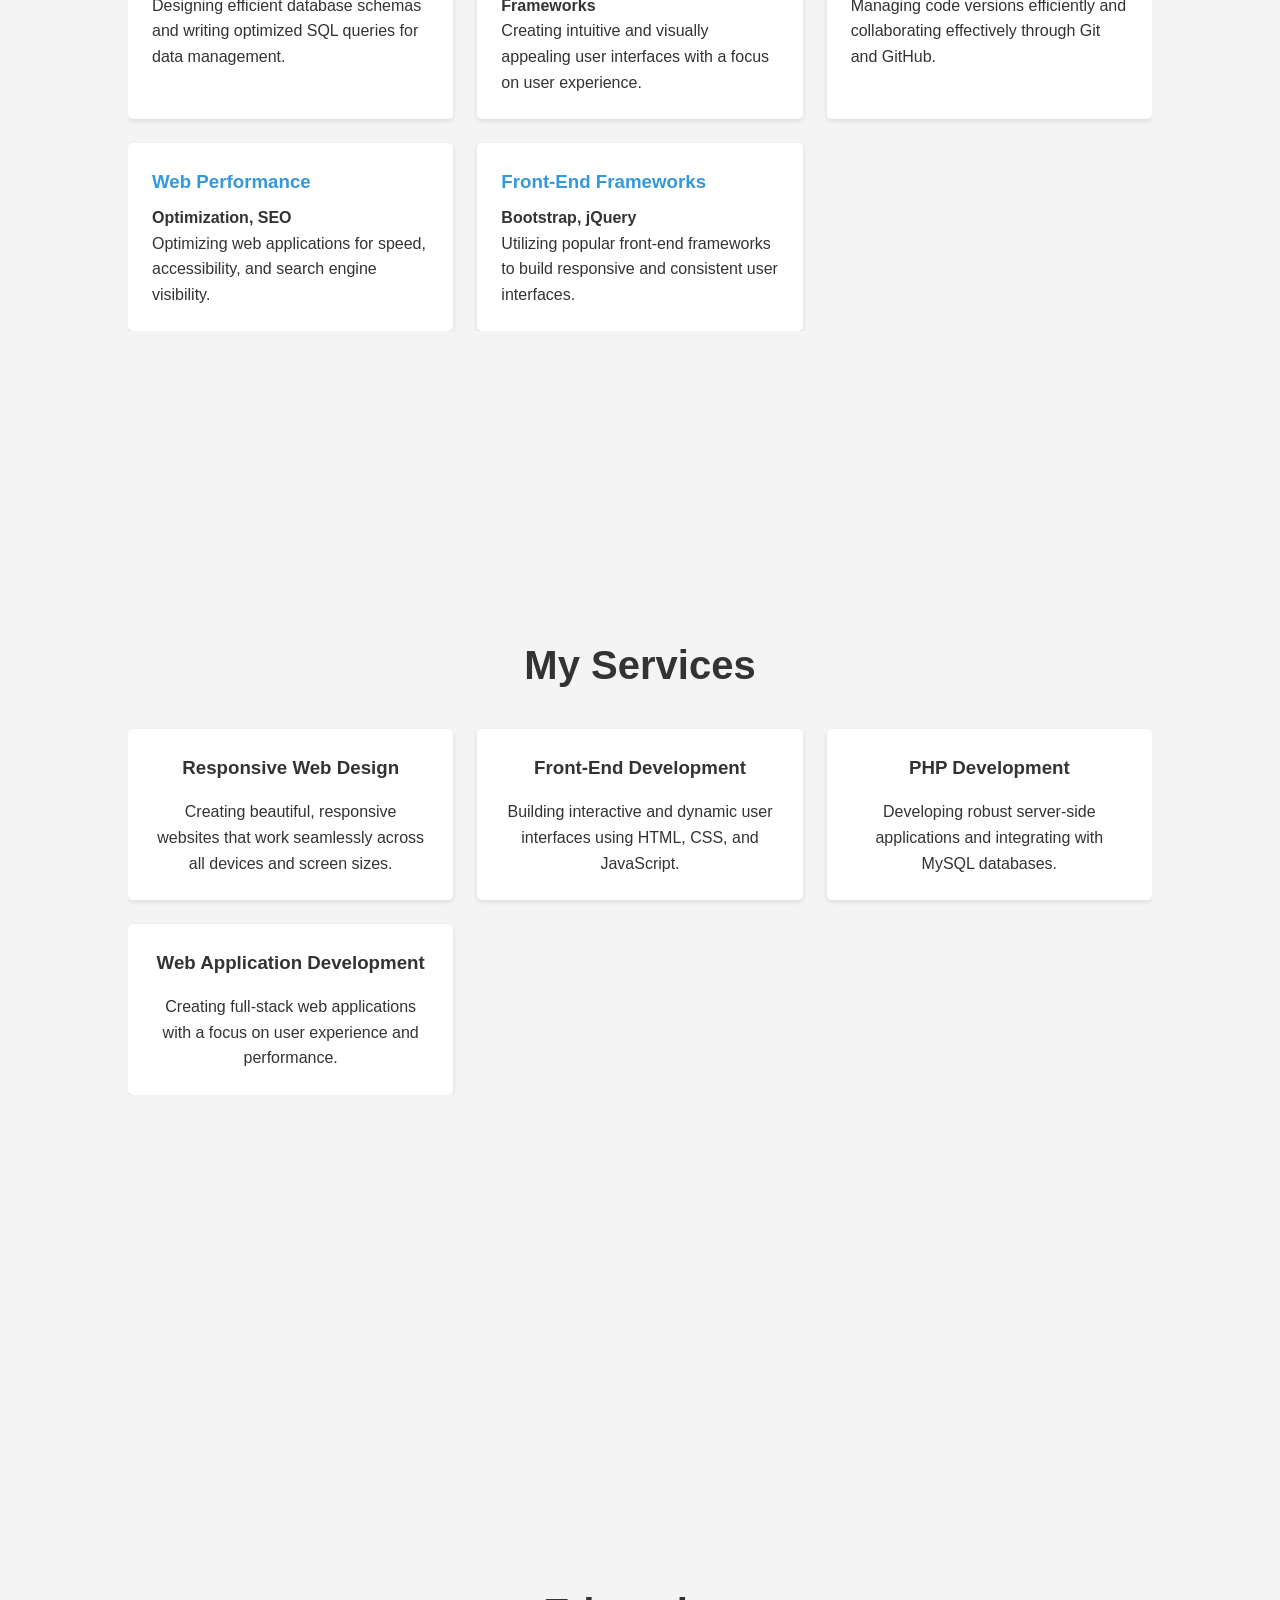
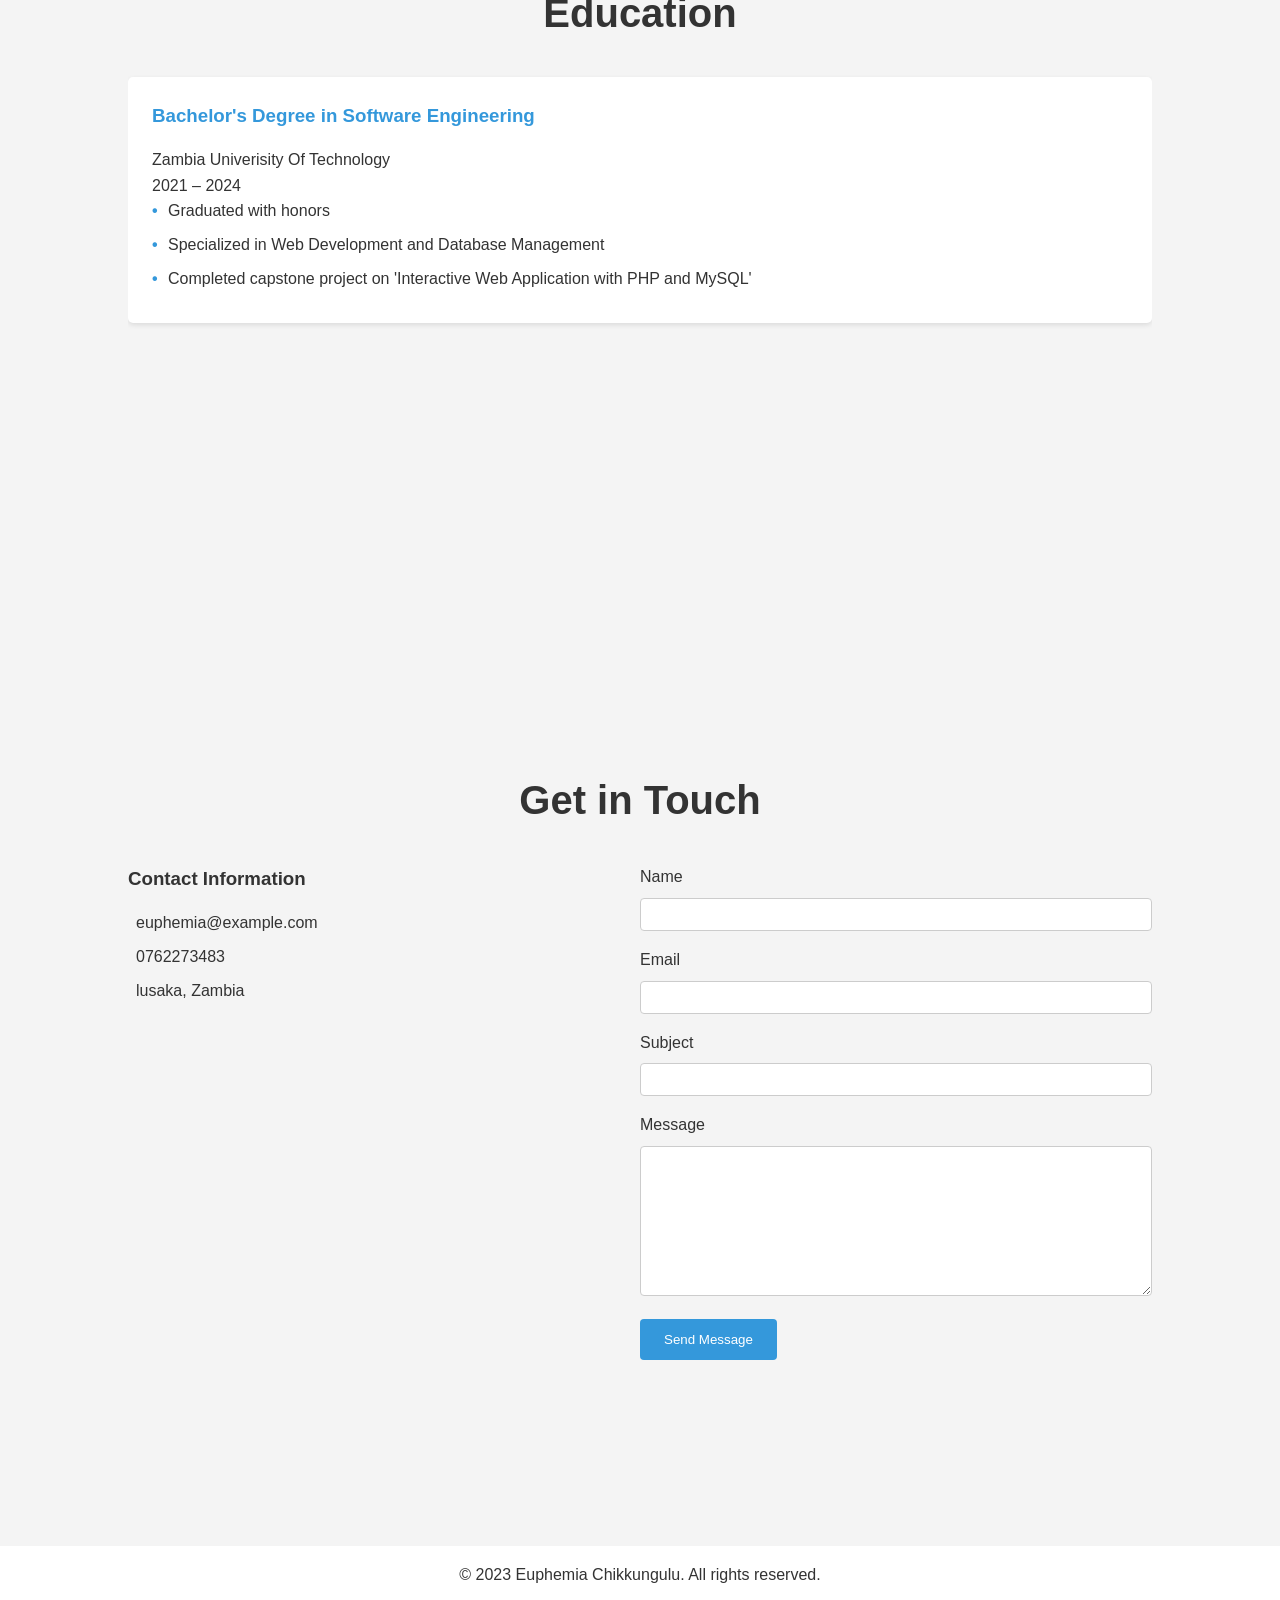
==== commit 86528987: "add new changes" ====
--- a/PROJECTS/portfolio/index.html
+++ b/PROJECTS/portfolio/index.html
@@ -29,16 +29,17 @@
                 <div class="hero-content">
                     <h1>Euphemia Chikkungulu</h1>
                     <h2>Front-End Developer</h2>
-                    <p>Crafting beautiful and responsive web experiences with modern front-end technologies. Specialized in building user-friendly interfaces using PHP, HTML, CSS, JavaScript, and MySQL.</p>
+                    <p>Crafting beautiful and responsive web experiences with modern front-end technologies.
+                     Specialized in building user-friendly interfaces using PHP, HTML, CSS, JavaScript, and MySQL.</p>
                     <div class="social-links">
-                        <a href="" aria-label="GitHub Profile"><i class="fab fa-github"></i></a>
-                        <a href="#" aria-label="LinkedIn Profile"><i class="fab fa-linkedin"></i></a>
+                        <a href="https://github.com/Euphemia1" aria-label="GitHub Profile"><i class="fab fa-github"></i></a>
+                        <a href="" aria-label="LinkedIn Profile"><i class="fab fa-linkedin"></i></a>
                         <a href="mailto:euphemiachikungulu347@.com" aria-label="Email Contact"><i class="fas fa-envelope"></i></a>
                     </div>
                     <button class="cta-button">Learn More</button>
                 </div>
                 <div class="hero-image">
-                    <img src="" alt="Euphemia Chikkungulu">
+                    <img src="portfolio/images/Euphemia.jpg" alt="Euphemia Chikkungulu">
                 </div>
             </div>
         </section>
@@ -48,8 +49,12 @@
                 <h2>About Me</h2>
                 <div class="about-content">
                     <div class="about-text">
-                        <p>As a passionate Front-End Developer, I specialize in creating engaging and responsive web interfaces. With a strong foundation in PHP, HTML, CSS, JavaScript, and MySQL, I build user-friendly web applications that deliver exceptional user experiences.</p>
-                        <p>My expertise extends to modern front-end frameworks and responsive design techniques. I'm committed to writing clean, efficient code and staying up-to-date with the latest industry trends to deliver cutting-edge solutions for my clients.</p>
+                        <p>As a passionate Front-End Developer, I specialize in creating engaging and responsive web interfaces.
+                         With a strong foundation in PHP, HTML, CSS, JavaScript, and MySQL,
+                          I build user-friendly web applications that deliver exceptional user experiences.</p>
+                        <p>My expertise extends to modern front-end frameworks and responsive design techniques.
+                         I'm committed to writing clean, efficient code and staying up-to-date with the latest
+                         industry trends to deliver cutting-edge solutions for my clients.</p>
                     </div>
                     <div class="skills-overview">
                         <div class="skill-card">
@@ -83,8 +88,8 @@
                 <div class="experience-timeline">
                     <div class="experience-item">
                         <h3>Front-End Developer</h3>
-                        <p class="company">Web Solutions Inc.</p>
-                        <p class="period">2022 - Present</p>
+                        <p class="company">Dawa Health.</p>
+                        <p class="period">2023- 2024</p>
                         <ul>
                             <li>Developing responsive and user-friendly web interfaces using HTML, CSS, and JavaScript</li>
                             <li>Collaborating with back-end developers to integrate front-end components with PHP and MySQL</li>
@@ -94,9 +99,9 @@
                         </ul>
                     </div>
                     <div class="experience-item">
-                        <h3>Junior Web Developer</h3>
-                        <p class="company">Digital Creations Agency</p>
-                        <p class="period">2020 - 2022</p>
+                        <h3> Web Developer</h3>
+                        <p class="company">TechIQ CodeIT</p>
+                        <p class="period">2022 - 2023</p>
                         <ul>
                             <li>Assisted in the development of client websites using HTML, CSS, and JavaScript</li>
                             <li>Learned and applied PHP programming for server-side functionality</li>
@@ -150,9 +155,9 @@
             <div class="container">
                 <h2>Education</h2>
                 <div class="education-card">
-                    <h3>Bachelor's Degree in Computer Science</h3>
-                    <p class="institution">University Name</p>
-                    <p class="period">2016 – 2020</p>
+                    <h3>Bachelor's Degree in Software Engineering</h3>
+                    <p class="institution">Zambia Univerisity Of Technology</p>
+                    <p class="period">2021 – 2024</p>
                     <ul>
                         <li>Graduated with honors</li>
                         <li>Specialized in Web Development and Database Management</li>
@@ -169,8 +174,8 @@
                     <div class="contact-info">
                         <h3>Contact Information</h3>
                         <p><i class="fas fa-envelope"></i> euphemia@example.com</p>
-                        <p><i class="fas fa-phone"></i> +1234567890</p>
-                        <p><i class="fas fa-map-marker-alt"></i> City, Country</p>
+                        <p><i class="fas fa-phone"></i> 0762273483</p>
+                        <p><i class="fas fa-map-marker-alt"></i> lusaka, Zambia</p>
                     </div>
                     <form id="contact-form">
                         <div class="form-group">
